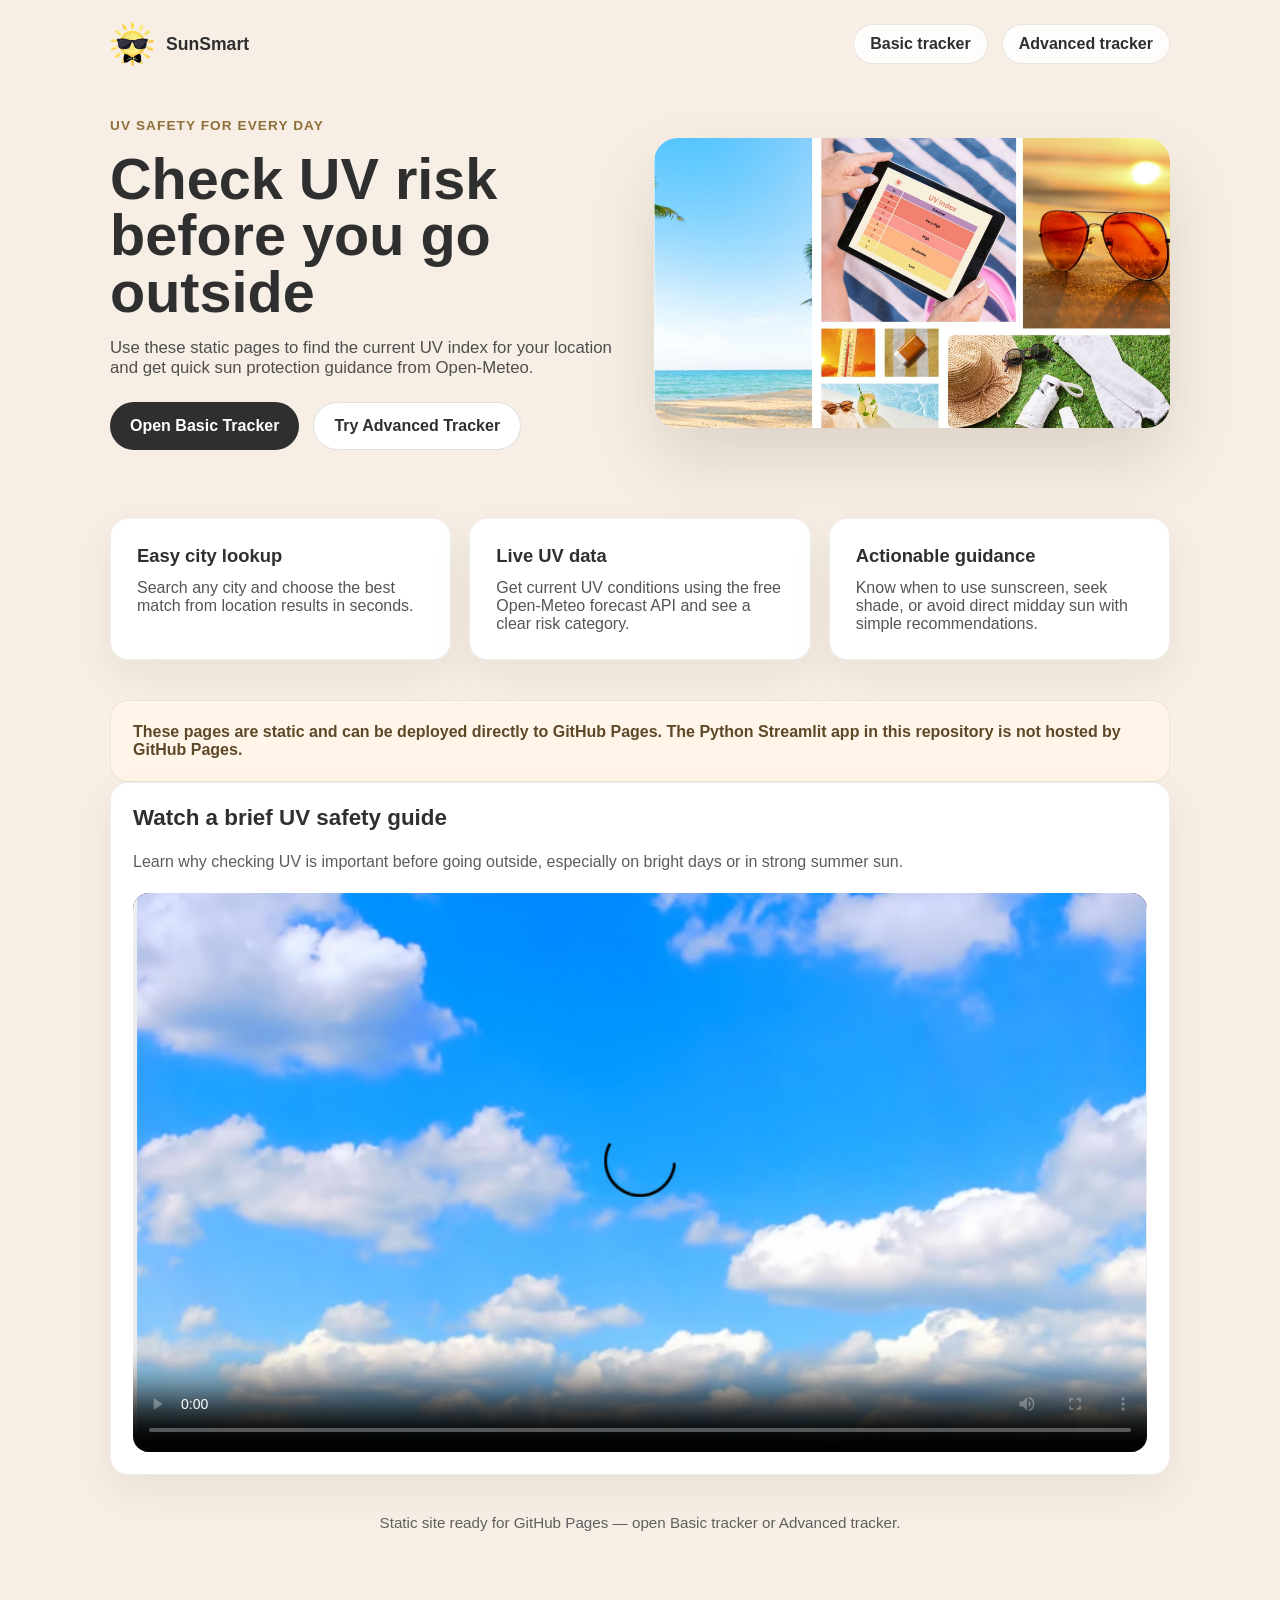
==== banner.html @ cc91b5c2 "Add files via upload" ====
<!DOCTYPE html>
<html lang="en">
<head>
  <meta charset="UTF-8">
  <meta name="viewport" content="width=device-width, initial-scale=1.0">
  <meta http-equiv="refresh" content="0; url=index.html">
  <title>SunSmart</title>
</head>
<body>
  <p><a href="index.html">Go to SunSmart home</a></p>
</body>
</html>
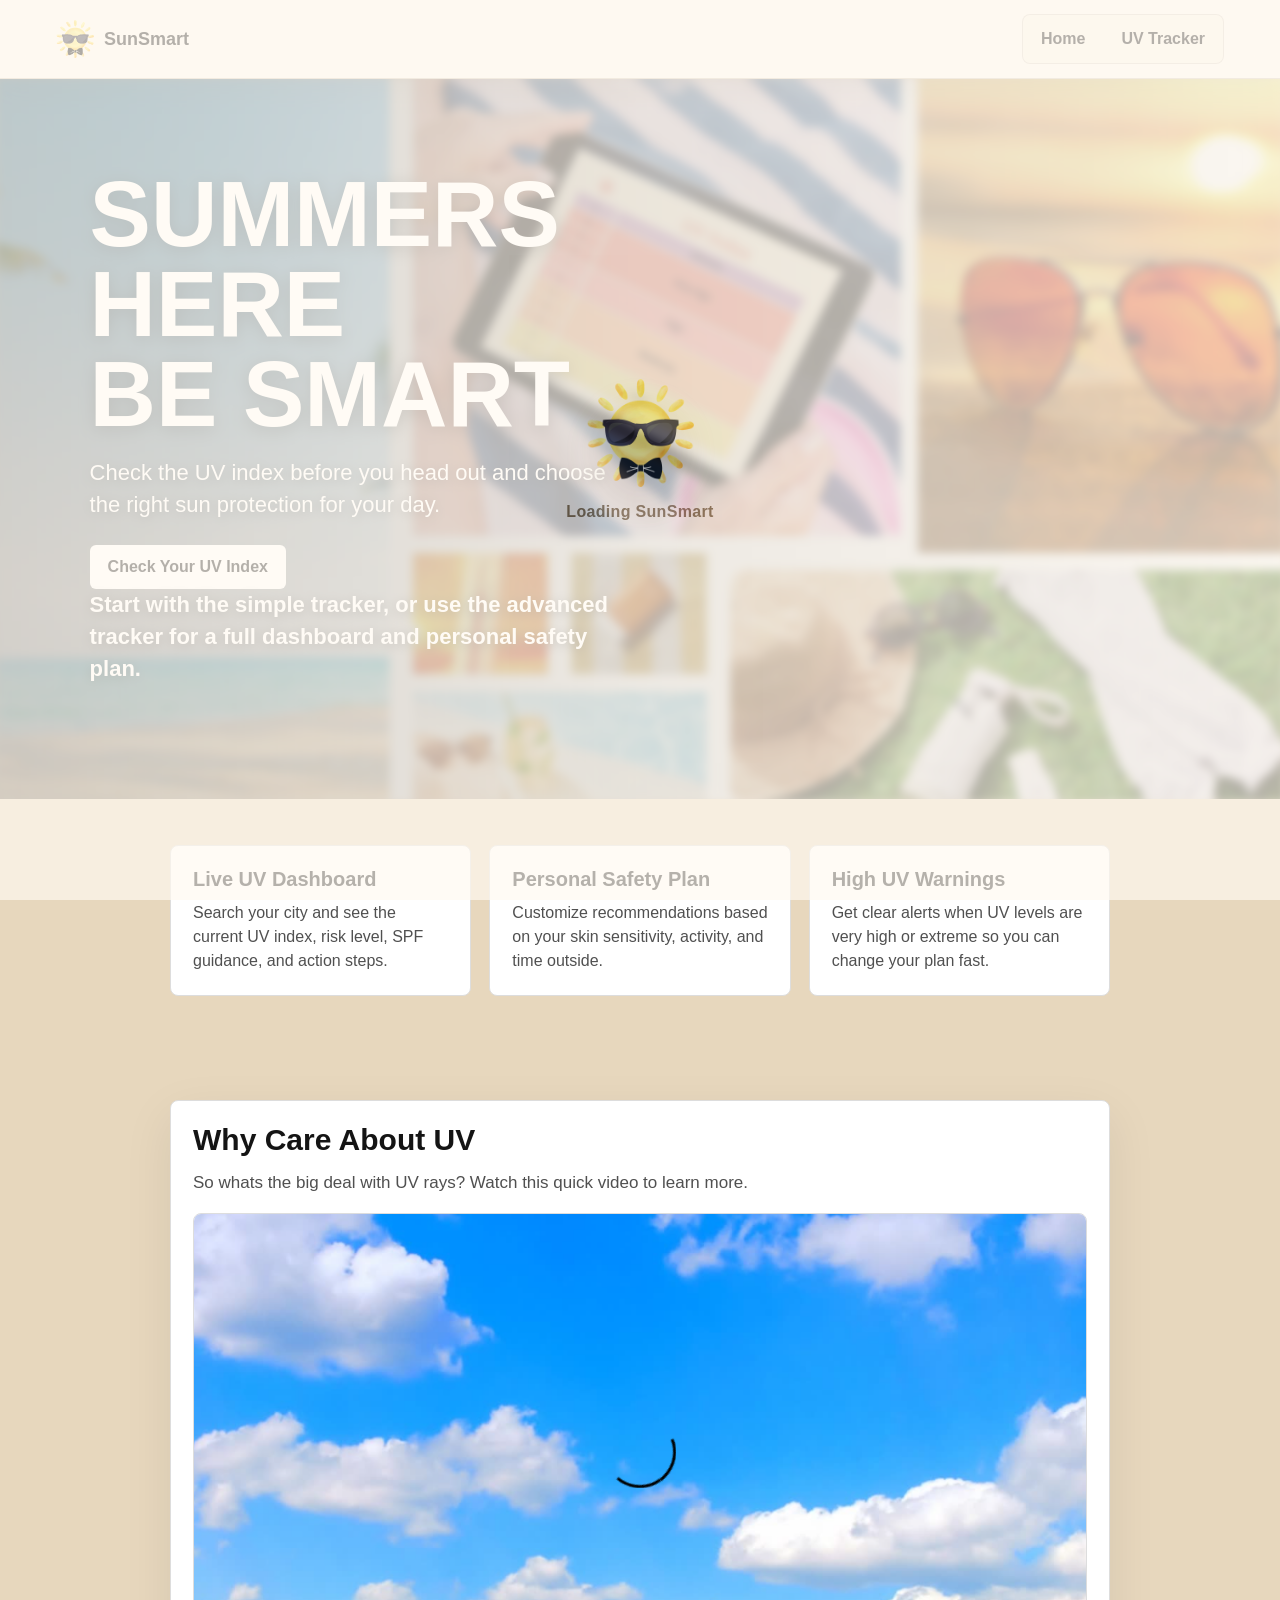
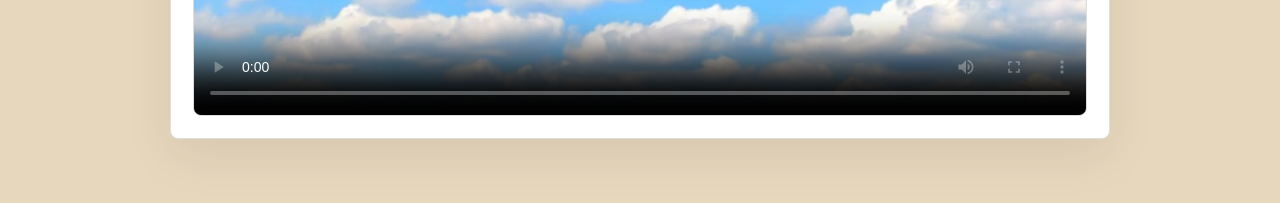
==== commit 1849a7cc: "Add files via upload" ====
--- a/banner.html
+++ b/banner.html
@@ -9,4 +9,5 @@
 <body>
   <p><a href="index.html">Go to SunSmart home</a></p>
 </body>
+  <nav class="bottom-nav" style="position:fixed;left:0;right:0;bottom:0;height:56px;background:transparent;border-top:1px solid rgba(0,0,0,0.06);z-index:9999;" aria-hidden="true"></nav>
 </html>
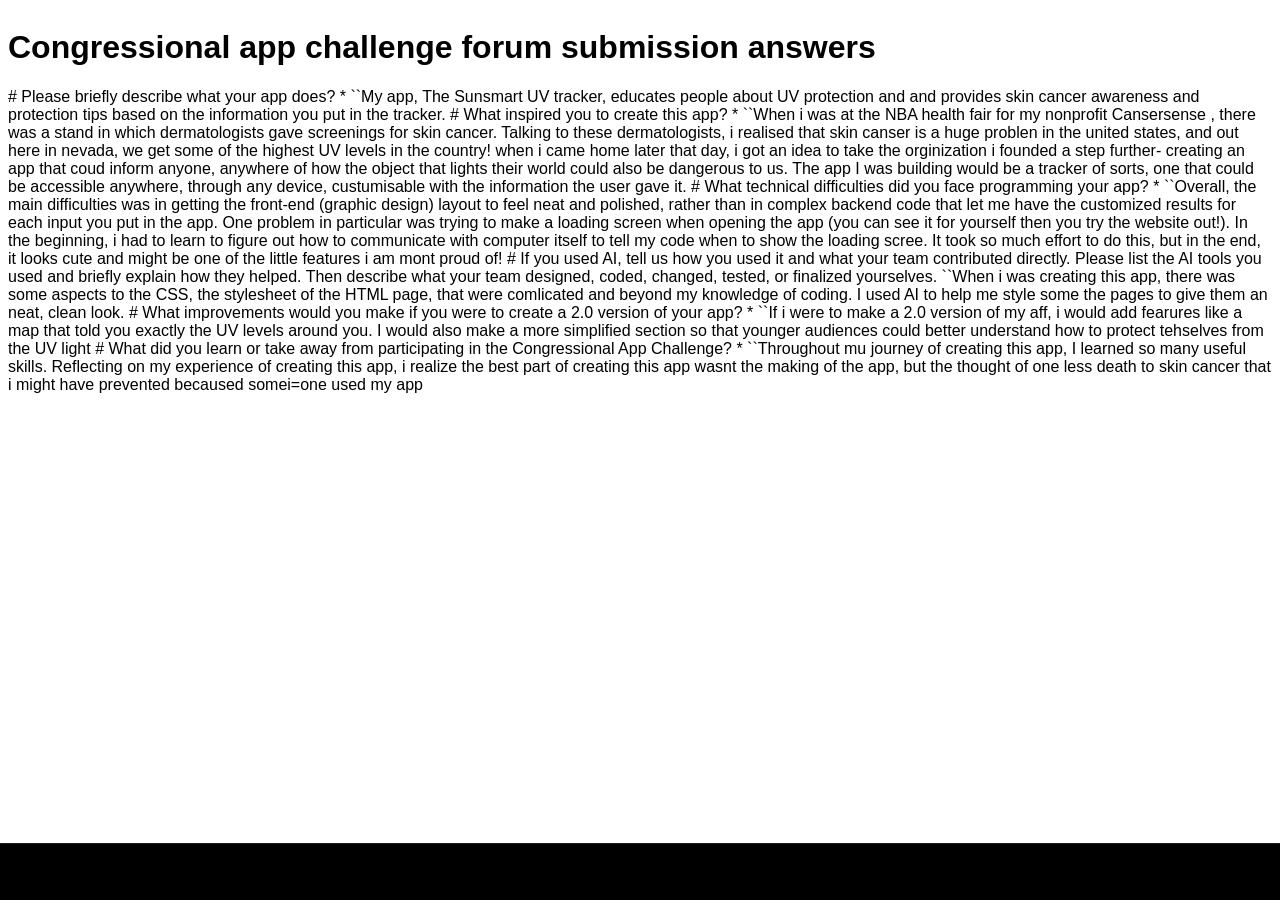
==== commit fb5a95a6: "Add files via upload" ====
--- a/banner.html
+++ b/banner.html
@@ -3,11 +3,156 @@
 <head>
   <meta charset="UTF-8">
   <meta name="viewport" content="width=device-width, initial-scale=1.0">
-  <meta http-equiv="refresh" content="0; url=index.html">
   <title>SunSmart</title>
+  <style>
+    body {
+      margin: 0;
+      font-family: Arial, Helvetica, sans-serif;
+    }
+
+    .page-content {
+      padding: 8px;
+    }
+
+    .loading-screen {
+      position: fixed;
+      inset: 0;
+      z-index: 999;
+      display: grid;
+      place-items: center;
+      background: #fffaf1;
+      transition: opacity 320ms ease, visibility 320ms ease;
+    }
+
+    .loading-screen.hidden {
+      visibility: hidden;
+      opacity: 0;
+      pointer-events: none;
+    }
+
+    .loading-card {
+      display: grid;
+      justify-items: center;
+      gap: 16px;
+      color: #7d6848;
+      font-weight: 900;
+      letter-spacing: 0.02em;
+      text-align: center;
+    }
+
+    .loading-logo {
+      width: 108px;
+      height: 108px;
+      object-fit: contain;
+      animation: logoBounce 780ms ease-in-out infinite alternate;
+      filter: drop-shadow(0 18px 18px rgba(79, 54, 31, 0.18));
+    }
+
+    .loading-dots::after {
+      content: "";
+      animation: loadingDots 1.2s steps(4, end) infinite;
+    }
+
+    @keyframes logoBounce {
+      from {
+        transform: translateY(0) scale(1);
+      }
+
+      to {
+        transform: translateY(-22px) scale(1.04);
+      }
+    }
+
+    @keyframes loadingDots {
+      0% {
+        content: "";
+      }
+
+      25% {
+        content: ".";
+      }
+
+      50% {
+        content: "..";
+      }
+
+      75%,
+      100% {
+        content: "...";
+      }
+    }
+
+    @media (prefers-reduced-motion: reduce) {
+      .loading-logo {
+        animation: none;
+      }
+    }
+  </style>
 </head>
 <body>
-  <p><a href="index.html">Go to SunSmart home</a></p>
+  <div id="loadingScreen" class="loading-screen" aria-label="Loading SunSmart" aria-live="polite">
+    <div class="loading-card">
+      <img id="loadingLogo" class="loading-logo" src="SUN SMART.png" alt="SunSmart logo">
+      <div>Loading SunSmart<span class="loading-dots"></span></div>
+    </div>
+  </div>
+  <main class="page-content">
+    <h1>Congressional app challenge forum submission answers</h1>
+    <p># Please briefly describe what your app does? *
+    ``My app, The Sunsmart UV tracker, educates people about UV protection and and provides skin cancer awareness and protection tips based on the information you put in the tracker.
+
+# What inspired you to create this app? *
+``When i was at the NBA health fair for my nonprofit Cansersense , there was a stand in which dermatologists gave screenings for skin cancer. Talking to these dermatologists, i realised that skin canser is a huge problen in the  united states, and out here in nevada, we get some of the highest UV levels in the country! when i came home later that day, i got an idea to take the orginization i founded a step further- creating an app that coud inform anyone, anywhere of how the object that lights their world could also be dangerous to us. The app I was building would be a tracker of sorts, one that could be accessible anywhere, through any device, custumisable with the information the user gave it.
+
+# What technical difficulties did you face programming your app? *
+``Overall, the main difficulties was in getting the front-end (graphic design) layout to feel neat and polished, rather than in complex backend code that let me have the customized results for each input you put in the app. One problem in particular was trying to make a loading screen when opening the app (you can see it for yourself then you try the website out!). In the beginning, i had to learn to figure out how to communicate with computer itself to tell my code when to show the loading scree. It took so much effort to do this, but in the end, it looks cute and might be one of the little features i am mont proud of!
+
+# If you used AI, tell us how you used it and what your team contributed directly. Please list the AI tools you used and briefly explain how they helped. Then describe what your team designed, coded, changed, tested, or finalized yourselves.
+``When i was creating this app, there was some aspects to the CSS, the stylesheet of the HTML page, that were comlicated and beyond my knowledge of coding. I used AI to help me style some the pages to give them an neat, clean look.
+
+# What improvements would you make if you were to create a 2.0 version of your app? *
+``If i were to make a 2.0 version of my aff, i would add fearures like a map that told you exactly the UV levels around you. I would also make a more simplified section so that younger audiences could better understand how to protect tehselves from the UV light
+
+# What did you learn or take away from participating in the Congressional App Challenge? *
+``Throughout mu journey of creating this app, I learned so many useful skills. Reflecting on my experience of creating this app, i realize the best part of creating this app wasnt the making of the app, but the thought of one less death to skin cancer that i might have prevented becaused somei=one used my app
+    </p>
+
+  </main>
+  <nav class="bottom-nav" style="position:fixed !important;left:0 !important;right:0 !important;bottom:0 !important;width:100% !important;margin:0 !important;height:56px;background:#000000;border-top:1px solid rgba(255,255,255,0.12);z-index:99999 !important;transform:none !important;" aria-hidden="true"></nav>
+  <script>
+    const logoFiles = ["SUN SMART.png", "logo.ico", "logo.png", "logo.jpg", "logo.jpeg", "logo.webp"];
+
+    function loadLogoFor(elementId, index) {
+      const logo = document.getElementById(elementId);
+
+      if (!logo) {
+        return;
+      }
+
+      if (index >= logoFiles.length) {
+        logo.style.display = "none";
+        return;
+      }
+
+      logo.onerror = function() {
+        loadLogoFor(elementId, index + 1);
+      };
+      logo.src = logoFiles[index];
+    }
+
+    loadLogoFor("loadingLogo", 0);
+
+    window.addEventListener("load", function() {
+      const loadingScreen = document.getElementById("loadingScreen");
+
+      if (!loadingScreen) {
+        return;
+      }
+
+      setTimeout(function() {
+        loadingScreen.classList.add("hidden");
+      }, 180);
+    });
+  </script>
 </body>
-  <nav class="bottom-nav" style="position:fixed;left:0;right:0;bottom:0;height:56px;background:transparent;border-top:1px solid rgba(0,0,0,0.06);z-index:9999;" aria-hidden="true"></nav>
 </html>
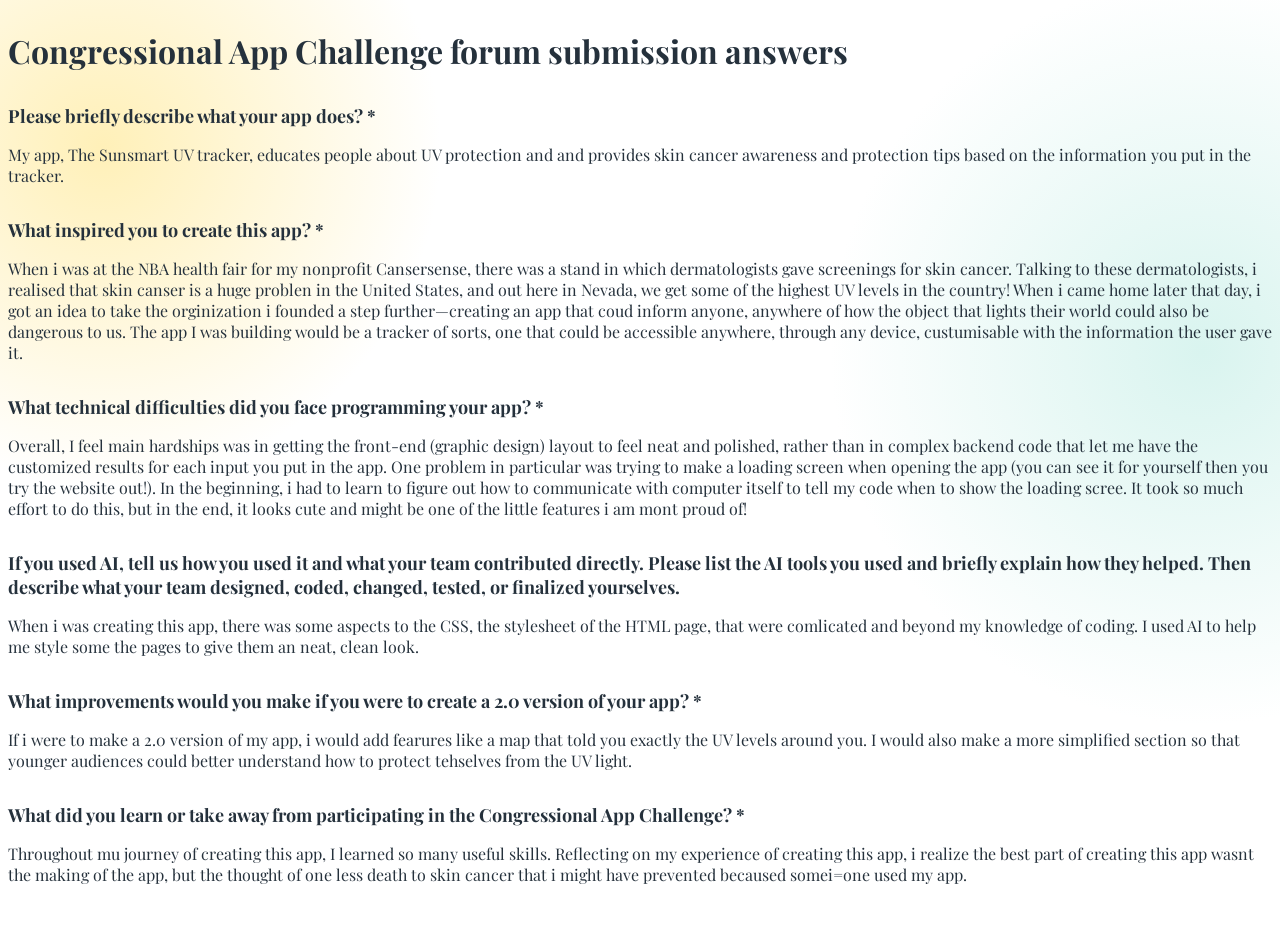
==== commit ceb51855: "Add files via upload" ====
--- a/banner.html
+++ b/banner.html
@@ -1,17 +1,60 @@
 <!DOCTYPE html>
 <html lang="en">
 <head>
-  <meta charset="UTF-8">
-  <meta name="viewport" content="width=device-width, initial-scale=1.0">
-  <title>SunSmart</title>
-  <style>
+    <meta charset="UTF-8">
+    <meta name="viewport" content="width=device-width, initial-scale=1.0">
+    <title>CAC submission Docs</title>
+    <link rel="preconnect" href="https://fonts.googleapis.com">
+    <link rel="preconnect" href="https://fonts.gstatic.com" crossorigin>
+    <link href="https://fonts.googleapis.com/css2?family=Playfair+Display:wght@400..900&display=swap" rel="stylesheet">
+    <style>
+    :root {
+      --ink: #25313c;
+      --canvas: #ffffff;
+      --surface: #ffffff;
+      --accent: #ef7047;
+    }
+
+    * {
+      box-sizing: border-box;
+      font-family: "Playfair Display", serif;
+      font-optical-sizing: auto;
+      font-style: normal;
+    }
+
     body {
       margin: 0;
-      font-family: Arial, Helvetica, sans-serif;
+      color: var(--ink);
+      background:
+        radial-gradient(circle at 8% 16%, #fff0b8 0, transparent 24%),
+        radial-gradient(circle at 94% 38%, #d9f4ef 0, transparent 28%),
+        var(--canvas);
     }
 
     .page-content {
       padding: 8px;
+    }
+
+    .submission-question {
+      margin-block: 2rem;
+    }
+
+    .submission-question h2 {
+      font-size: 1.125rem;
+    }
+
+    .bottom-nav {
+      position: fixed;
+      right: 0;
+      bottom: 0;
+      left: 0;
+      z-index: 99999;
+      width: 100%;
+      height: 56px;
+      margin: 0;
+      background: #24766e;
+      border-top: 1px solid rgba(255, 255, 255, 0.12);
+      transform: none;
     }
 
     .loading-screen {
@@ -20,7 +63,7 @@
       z-index: 999;
       display: grid;
       place-items: center;
-      background: #fffaf1;
+      background: var(--surface);
       transition: opacity 320ms ease, visibility 320ms ease;
     }
 
@@ -34,7 +77,7 @@
       display: grid;
       justify-items: center;
       gap: 16px;
-      color: #7d6848;
+      color: var(--accent);
       font-weight: 900;
       letter-spacing: 0.02em;
       text-align: center;
@@ -87,72 +130,96 @@
         animation: none;
       }
     }
-  </style>
+    </style>
 </head>
 <body>
-  <div id="loadingScreen" class="loading-screen" aria-label="Loading SunSmart" aria-live="polite">
-    <div class="loading-card">
-      <img id="loadingLogo" class="loading-logo" src="SUN SMART.png" alt="SunSmart logo">
-      <div>Loading SunSmart<span class="loading-dots"></span></div>
+    <div
+      id="loadingScreen"
+      class="loading-screen"
+      aria-label="Loading SunSmart"
+      aria-live="polite"
+    >
+      <div class="loading-card">
+        <img id="loadingLogo" class="loading-logo" src="SUN SMART.png" alt="SunSmart logo">
+        <div>Loading SunSmart<span class="loading-dots"></span></div>
+      </div>
     </div>
-  </div>
-  <main class="page-content">
-    <h1>Congressional app challenge forum submission answers</h1>
-    <p># Please briefly describe what your app does? *
-    ``My app, The Sunsmart UV tracker, educates people about UV protection and and provides skin cancer awareness and protection tips based on the information you put in the tracker.
-
-# What inspired you to create this app? *
-``When i was at the NBA health fair for my nonprofit Cansersense , there was a stand in which dermatologists gave screenings for skin cancer. Talking to these dermatologists, i realised that skin canser is a huge problen in the  united states, and out here in nevada, we get some of the highest UV levels in the country! when i came home later that day, i got an idea to take the orginization i founded a step further- creating an app that coud inform anyone, anywhere of how the object that lights their world could also be dangerous to us. The app I was building would be a tracker of sorts, one that could be accessible anywhere, through any device, custumisable with the information the user gave it.
-
-# What technical difficulties did you face programming your app? *
-``Overall, the main difficulties was in getting the front-end (graphic design) layout to feel neat and polished, rather than in complex backend code that let me have the customized results for each input you put in the app. One problem in particular was trying to make a loading screen when opening the app (you can see it for yourself then you try the website out!). In the beginning, i had to learn to figure out how to communicate with computer itself to tell my code when to show the loading scree. It took so much effort to do this, but in the end, it looks cute and might be one of the little features i am mont proud of!
-
-# If you used AI, tell us how you used it and what your team contributed directly. Please list the AI tools you used and briefly explain how they helped. Then describe what your team designed, coded, changed, tested, or finalized yourselves.
-``When i was creating this app, there was some aspects to the CSS, the stylesheet of the HTML page, that were comlicated and beyond my knowledge of coding. I used AI to help me style some the pages to give them an neat, clean look.
-
-# What improvements would you make if you were to create a 2.0 version of your app? *
-``If i were to make a 2.0 version of my aff, i would add fearures like a map that told you exactly the UV levels around you. I would also make a more simplified section so that younger audiences could better understand how to protect tehselves from the UV light
-
-# What did you learn or take away from participating in the Congressional App Challenge? *
-``Throughout mu journey of creating this app, I learned so many useful skills. Reflecting on my experience of creating this app, i realize the best part of creating this app wasnt the making of the app, but the thought of one less death to skin cancer that i might have prevented becaused somei=one used my app
-    </p>
-
-  </main>
-  <nav class="bottom-nav" style="position:fixed !important;left:0 !important;right:0 !important;bottom:0 !important;width:100% !important;margin:0 !important;height:56px;background:#000000;border-top:1px solid rgba(255,255,255,0.12);z-index:99999 !important;transform:none !important;" aria-hidden="true"></nav>
-  <script>
-    const logoFiles = ["SUN SMART.png", "logo.ico", "logo.png", "logo.jpg", "logo.jpeg", "logo.webp"];
-
-    function loadLogoFor(elementId, index) {
-      const logo = document.getElementById(elementId);
-
-      if (!logo) {
-        return;
-      }
-
-      if (index >= logoFiles.length) {
-        logo.style.display = "none";
-        return;
-      }
-
-      logo.onerror = function() {
-        loadLogoFor(elementId, index + 1);
-      };
-      logo.src = logoFiles[index];
-    }
-
-    loadLogoFor("loadingLogo", 0);
-
-    window.addEventListener("load", function() {
-      const loadingScreen = document.getElementById("loadingScreen");
-
-      if (!loadingScreen) {
-        return;
-      }
-
-      setTimeout(function() {
-        loadingScreen.classList.add("hidden");
-      }, 180);
-    });
-  </script>
+
+    <main class="page-content">
+      <h1>Congressional App Challenge forum submission answers</h1>
+
+      <section class="submission-question">
+        <h2>Please briefly describe what your app does? *</h2>
+        <p>My app, The Sunsmart UV tracker, educates people about UV protection and and provides skin cancer awareness and protection tips based on the information you put in the tracker.</p>
+      </section>
+
+      <section class="submission-question">
+        <h2>What inspired you to create this app? *</h2>
+        <p>When i was at the NBA health fair for my nonprofit Cansersense, there was a stand in which dermatologists gave screenings for skin cancer. Talking to these dermatologists, i realised that skin canser is a huge problen in the United States, and out here in Nevada, we get some of the highest UV levels in the country! When i came home later that day, i got an idea to take the orginization i founded a step further—creating an app that coud inform anyone, anywhere of how the object that lights their world could also be dangerous to us. The app I was building would be a tracker of sorts, one that could be accessible anywhere, through any device, custumisable with the information the user gave it.</p>
+      </section>
+
+      <section class="submission-question">
+        <h2>What technical difficulties did you face programming your app? *</h2>
+        <p>Overall, I feel main hardships was in getting the front-end (graphic design) layout to feel neat and polished, rather than in complex backend code that let me have the customized results for each input you put in the app. One problem in particular was trying to make a loading screen when opening the app (you can see it for yourself then you try the website out!). In the beginning, i had to learn to figure out how to communicate with computer itself to tell my code when to show the loading scree. It took so much effort to do this, but in the end, it looks cute and might be one of the little features i am mont proud of!</p>
+      </section>
+
+      <section class="submission-question">
+        <h2>If you used AI, tell us how you used it and what your team contributed directly. Please list the AI tools you used and briefly explain how they helped. Then describe what your team designed, coded, changed, tested, or finalized yourselves.</h2>
+        <p>When i was creating this app, there was some aspects to the CSS, the stylesheet of the HTML page, that were comlicated and beyond my knowledge of coding. I used AI to help me style some the pages to give them an neat, clean look.</p>
+      </section>
+
+      <section class="submission-question">
+        <h2>What improvements would you make if you were to create a 2.0 version of your app? *</h2>
+        <p>If i were to make a 2.0 version of my app, i would add fearures like a map that told you exactly the UV levels around you. I would also make a more simplified section so that younger audiences could better understand how to protect tehselves from the UV light.</p>
+      </section>
+
+      <section class="submission-question">
+        <h2>What did you learn or take away from participating in the Congressional App Challenge? *</h2>
+        <p>Throughout mu journey of creating this app, I learned so many useful skills. Reflecting on my experience of creating this app, i realize the best part of creating this app wasnt the making of the app, but the thought of one less death to skin cancer that i might have prevented becaused somei=one used my app.</p>
+      </section>
+    </main>
+
+    <script>
+      const logoFiles = [
+        "SUN SMART.png",
+        "logo.ico",
+        "logo.png",
+        "logo.jpg",
+        "logo.jpeg",
+        "logo.webp"
+      ];
+
+      function loadLogoFor(elementId, index) {
+        const logo = document.getElementById(elementId);
+
+        if (!logo) {
+          return;
+        }
+
+        if (index >= logoFiles.length) {
+          logo.style.display = "none";
+          return;
+        }
+
+        logo.onerror = function () {
+          loadLogoFor(elementId, index + 1);
+        };
+        logo.src = logoFiles[index];
+      }
+
+      loadLogoFor("loadingLogo", 0);
+
+      window.addEventListener("load", function () {
+        const loadingScreen = document.getElementById("loadingScreen");
+
+        if (!loadingScreen) {
+          return;
+        }
+
+        setTimeout(function () {
+          loadingScreen.classList.add("hidden");
+        }, 180);
+      });
+    </script>
 </body>
 </html>
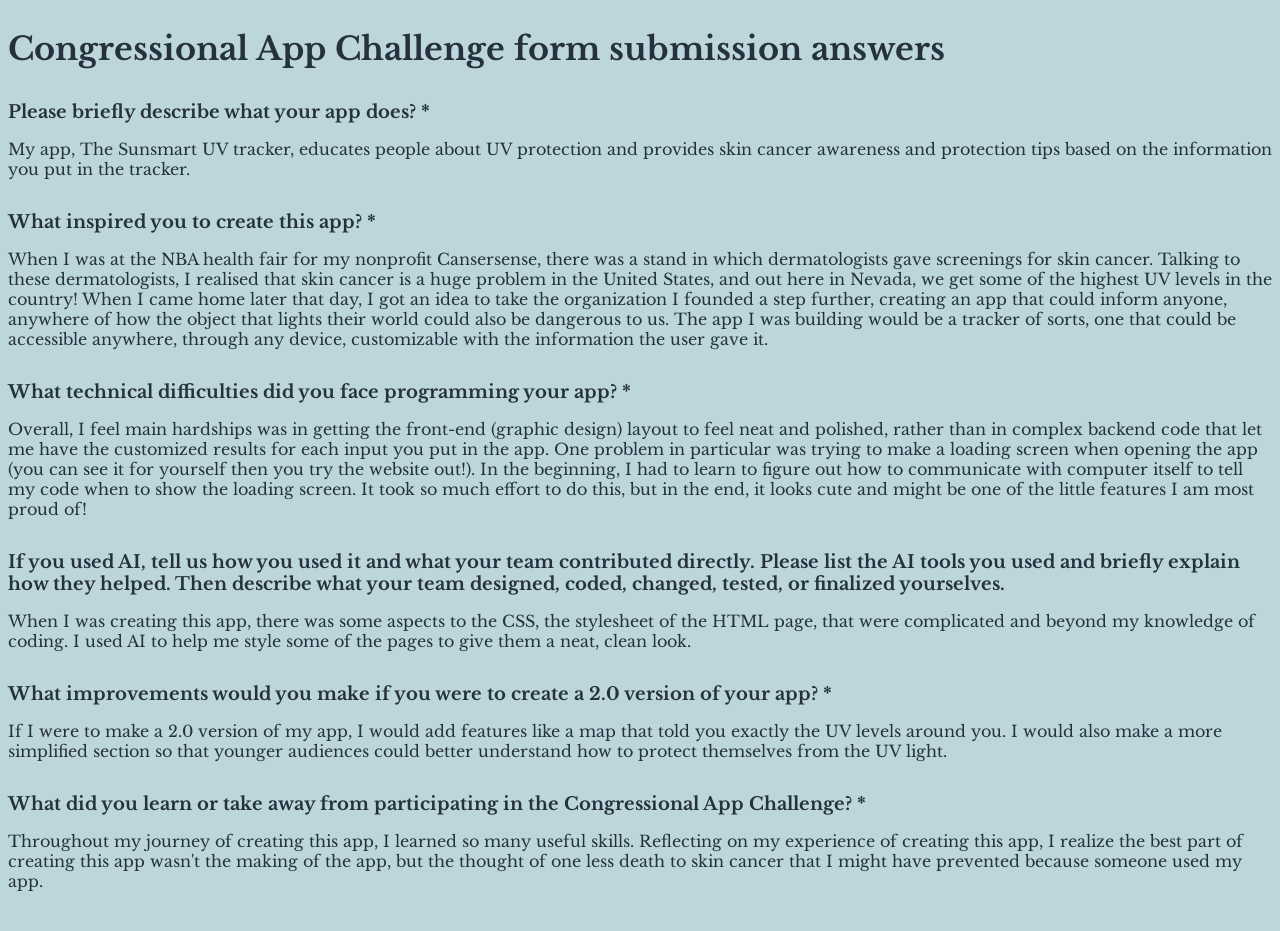
==== commit d6ffd541: "Add files via upload" ====
--- a/banner.html
+++ b/banner.html
@@ -6,131 +6,9 @@
     <title>CAC submission Docs</title>
     <link rel="preconnect" href="https://fonts.googleapis.com">
     <link rel="preconnect" href="https://fonts.gstatic.com" crossorigin>
-    <link href="https://fonts.googleapis.com/css2?family=Playfair+Display:wght@400..900&display=swap" rel="stylesheet">
-    <style>
-    :root {
-      --ink: #25313c;
-      --canvas: #ffffff;
-      --surface: #ffffff;
-      --accent: #ef7047;
-    }
-
-    * {
-      box-sizing: border-box;
-      font-family: "Playfair Display", serif;
-      font-optical-sizing: auto;
-      font-style: normal;
-    }
-
-    body {
-      margin: 0;
-      color: var(--ink);
-      background:
-        radial-gradient(circle at 8% 16%, #fff0b8 0, transparent 24%),
-        radial-gradient(circle at 94% 38%, #d9f4ef 0, transparent 28%),
-        var(--canvas);
-    }
-
-    .page-content {
-      padding: 8px;
-    }
-
-    .submission-question {
-      margin-block: 2rem;
-    }
-
-    .submission-question h2 {
-      font-size: 1.125rem;
-    }
-
-    .bottom-nav {
-      position: fixed;
-      right: 0;
-      bottom: 0;
-      left: 0;
-      z-index: 99999;
-      width: 100%;
-      height: 56px;
-      margin: 0;
-      background: #24766e;
-      border-top: 1px solid rgba(255, 255, 255, 0.12);
-      transform: none;
-    }
-
-    .loading-screen {
-      position: fixed;
-      inset: 0;
-      z-index: 999;
-      display: grid;
-      place-items: center;
-      background: var(--surface);
-      transition: opacity 320ms ease, visibility 320ms ease;
-    }
-
-    .loading-screen.hidden {
-      visibility: hidden;
-      opacity: 0;
-      pointer-events: none;
-    }
-
-    .loading-card {
-      display: grid;
-      justify-items: center;
-      gap: 16px;
-      color: var(--accent);
-      font-weight: 900;
-      letter-spacing: 0.02em;
-      text-align: center;
-    }
-
-    .loading-logo {
-      width: 108px;
-      height: 108px;
-      object-fit: contain;
-      animation: logoBounce 780ms ease-in-out infinite alternate;
-      filter: drop-shadow(0 18px 18px rgba(79, 54, 31, 0.18));
-    }
-
-    .loading-dots::after {
-      content: "";
-      animation: loadingDots 1.2s steps(4, end) infinite;
-    }
-
-    @keyframes logoBounce {
-      from {
-        transform: translateY(0) scale(1);
-      }
-
-      to {
-        transform: translateY(-22px) scale(1.04);
-      }
-    }
-
-    @keyframes loadingDots {
-      0% {
-        content: "";
-      }
-
-      25% {
-        content: ".";
-      }
-
-      50% {
-        content: "..";
-      }
-
-      75%,
-      100% {
-        content: "...";
-      }
-    }
-
-    @media (prefers-reduced-motion: reduce) {
-      .loading-logo {
-        animation: none;
-      }
-    }
-    </style>
+    <link href="https://fonts.googleapis.com/css2?family=Libre+Baskerville:wght@400;700&display=swap" rel="stylesheet">
+    <link rel="stylesheet" href="common.css">
+  <link rel="stylesheet" href="banner.css">
 </head>
 <body>
     <div
@@ -141,73 +19,45 @@
     >
       <div class="loading-card">
         <img id="loadingLogo" class="loading-logo" src="SUN SMART.png" alt="SunSmart logo">
-        <div>Loading SunSmart<span class="loading-dots"></span></div>
+        <div>Loading SunSmart</div>
       </div>
     </div>
 
     <main class="page-content">
-      <h1>Congressional App Challenge forum submission answers</h1>
+      <h1>Congressional App Challenge form submission answers</h1>
 
       <section class="submission-question">
         <h2>Please briefly describe what your app does? *</h2>
-        <p>My app, The Sunsmart UV tracker, educates people about UV protection and and provides skin cancer awareness and protection tips based on the information you put in the tracker.</p>
+        <p>My app, The Sunsmart UV tracker, educates people about UV protection and provides skin cancer awareness and protection tips based on the information you put in the tracker.</p>
       </section>
 
       <section class="submission-question">
         <h2>What inspired you to create this app? *</h2>
-        <p>When i was at the NBA health fair for my nonprofit Cansersense, there was a stand in which dermatologists gave screenings for skin cancer. Talking to these dermatologists, i realised that skin canser is a huge problen in the United States, and out here in Nevada, we get some of the highest UV levels in the country! When i came home later that day, i got an idea to take the orginization i founded a step further—creating an app that coud inform anyone, anywhere of how the object that lights their world could also be dangerous to us. The app I was building would be a tracker of sorts, one that could be accessible anywhere, through any device, custumisable with the information the user gave it.</p>
+        <p>When I was at the NBA health fair for my nonprofit Cansersense, there was a stand in which dermatologists gave screenings for skin cancer. Talking to these dermatologists, I realised that skin cancer is a huge problem in the United States, and out here in Nevada, we get some of the highest UV levels in the country! When I came home later that day, I got an idea to take the organization I founded a step further, creating an app that could inform anyone, anywhere of how the object that lights their world could also be dangerous to us. The app I was building would be a tracker of sorts, one that could be accessible anywhere, through any device, customizable with the information the user gave it.</p>
       </section>
 
       <section class="submission-question">
         <h2>What technical difficulties did you face programming your app? *</h2>
-        <p>Overall, I feel main hardships was in getting the front-end (graphic design) layout to feel neat and polished, rather than in complex backend code that let me have the customized results for each input you put in the app. One problem in particular was trying to make a loading screen when opening the app (you can see it for yourself then you try the website out!). In the beginning, i had to learn to figure out how to communicate with computer itself to tell my code when to show the loading scree. It took so much effort to do this, but in the end, it looks cute and might be one of the little features i am mont proud of!</p>
+        <p>Overall, I feel main hardships was in getting the front-end (graphic design) layout to feel neat and polished, rather than in complex backend code that let me have the customized results for each input you put in the app. One problem in particular was trying to make a loading screen when opening the app (you can see it for yourself then you try the website out!). In the beginning, I had to learn to figure out how to communicate with computer itself to tell my code when to show the loading screen. It took so much effort to do this, but in the end, it looks cute and might be one of the little features I am most proud of!</p>
       </section>
 
       <section class="submission-question">
         <h2>If you used AI, tell us how you used it and what your team contributed directly. Please list the AI tools you used and briefly explain how they helped. Then describe what your team designed, coded, changed, tested, or finalized yourselves.</h2>
-        <p>When i was creating this app, there was some aspects to the CSS, the stylesheet of the HTML page, that were comlicated and beyond my knowledge of coding. I used AI to help me style some the pages to give them an neat, clean look.</p>
+        <p>When I was creating this app, there was some aspects to the CSS, the stylesheet of the HTML page, that were complicated and beyond my knowledge of coding. I used AI to help me style some of the pages to give them a neat, clean look.</p>
       </section>
 
       <section class="submission-question">
         <h2>What improvements would you make if you were to create a 2.0 version of your app? *</h2>
-        <p>If i were to make a 2.0 version of my app, i would add fearures like a map that told you exactly the UV levels around you. I would also make a more simplified section so that younger audiences could better understand how to protect tehselves from the UV light.</p>
+        <p>If I were to make a 2.0 version of my app, I would add features like a map that told you exactly the UV levels around you. I would also make a more simplified section so that younger audiences could better understand how to protect themselves from the UV light.</p>
       </section>
 
       <section class="submission-question">
         <h2>What did you learn or take away from participating in the Congressional App Challenge? *</h2>
-        <p>Throughout mu journey of creating this app, I learned so many useful skills. Reflecting on my experience of creating this app, i realize the best part of creating this app wasnt the making of the app, but the thought of one less death to skin cancer that i might have prevented becaused somei=one used my app.</p>
+        <p>Throughout my journey of creating this app, I learned so many useful skills. Reflecting on my experience of creating this app, I realize the best part of creating this app wasn't the making of the app, but the thought of one less death to skin cancer that I might have prevented because someone used my app.</p>
       </section>
     </main>
 
     <script>
-      const logoFiles = [
-        "SUN SMART.png",
-        "logo.ico",
-        "logo.png",
-        "logo.jpg",
-        "logo.jpeg",
-        "logo.webp"
-      ];
-
-      function loadLogoFor(elementId, index) {
-        const logo = document.getElementById(elementId);
-
-        if (!logo) {
-          return;
-        }
-
-        if (index >= logoFiles.length) {
-          logo.style.display = "none";
-          return;
-        }
-
-        logo.onerror = function () {
-          loadLogoFor(elementId, index + 1);
-        };
-        logo.src = logoFiles[index];
-      }
-
-      loadLogoFor("loadingLogo", 0);
 
       window.addEventListener("load", function () {
         const loadingScreen = document.getElementById("loadingScreen");
--- a/common.css
+++ b/common.css
@@ -0,0 +1,61 @@
+/* Styles shared by the SunSmart pages. */
+* {
+  box-sizing: border-box;
+  font-family: "Libre Baskerville", serif;
+}
+
+button:hover {
+  background: #333;
+}
+
+.checkbox-label {
+  display: flex;
+  gap: 8px;
+  align-items: center;
+  margin-top: 16px;
+}
+
+.checkbox-label input {
+  width: auto;
+  margin: 0;
+}
+
+pre {
+  display: none;
+  overflow: auto;
+  padding: 14px;
+  border: 1px solid #ddd;
+  background: var(--surface);
+  font-size: 14px;
+  white-space: pre-wrap;
+}
+
+.loading-screen {
+  position: fixed;
+  inset: 0;
+  z-index: 999;
+  display: grid;
+  place-items: center;
+  background: #fff8e7;
+}
+
+.loading-screen.hidden {
+  visibility: hidden;
+  opacity: 0;
+  pointer-events: none;
+}
+
+.loading-card {
+  display: grid;
+  justify-items: center;
+  gap: 16px;
+  color: var(--accent);
+  text-align: center;
+}
+
+.loading-logo {
+  width: 108px;
+  height: 108px;
+  object-fit: contain;
+}
+
--- a/banner.css
+++ b/banner.css
@@ -0,0 +1,32 @@
+:root {
+      --ink: #25313c;
+      --surface: #fff8e7;
+      --accent: #ef7047;
+    }
+
+    body {
+      margin: 0;
+      color: var(--ink);
+      background-color: #bdd6dc;
+    }
+
+    .page-content {
+      padding: 8px;
+    }
+
+    .submission-question {
+      margin-block: 2rem;
+    }
+
+    .submission-question h2 {
+      font-size: 1.125rem;
+    }
+
+    .loading-screen {
+      position: fixed;
+      inset: 0;
+      z-index: 999;
+      display: grid;
+      place-items: center;
+      background: var(--surface);
+    }
